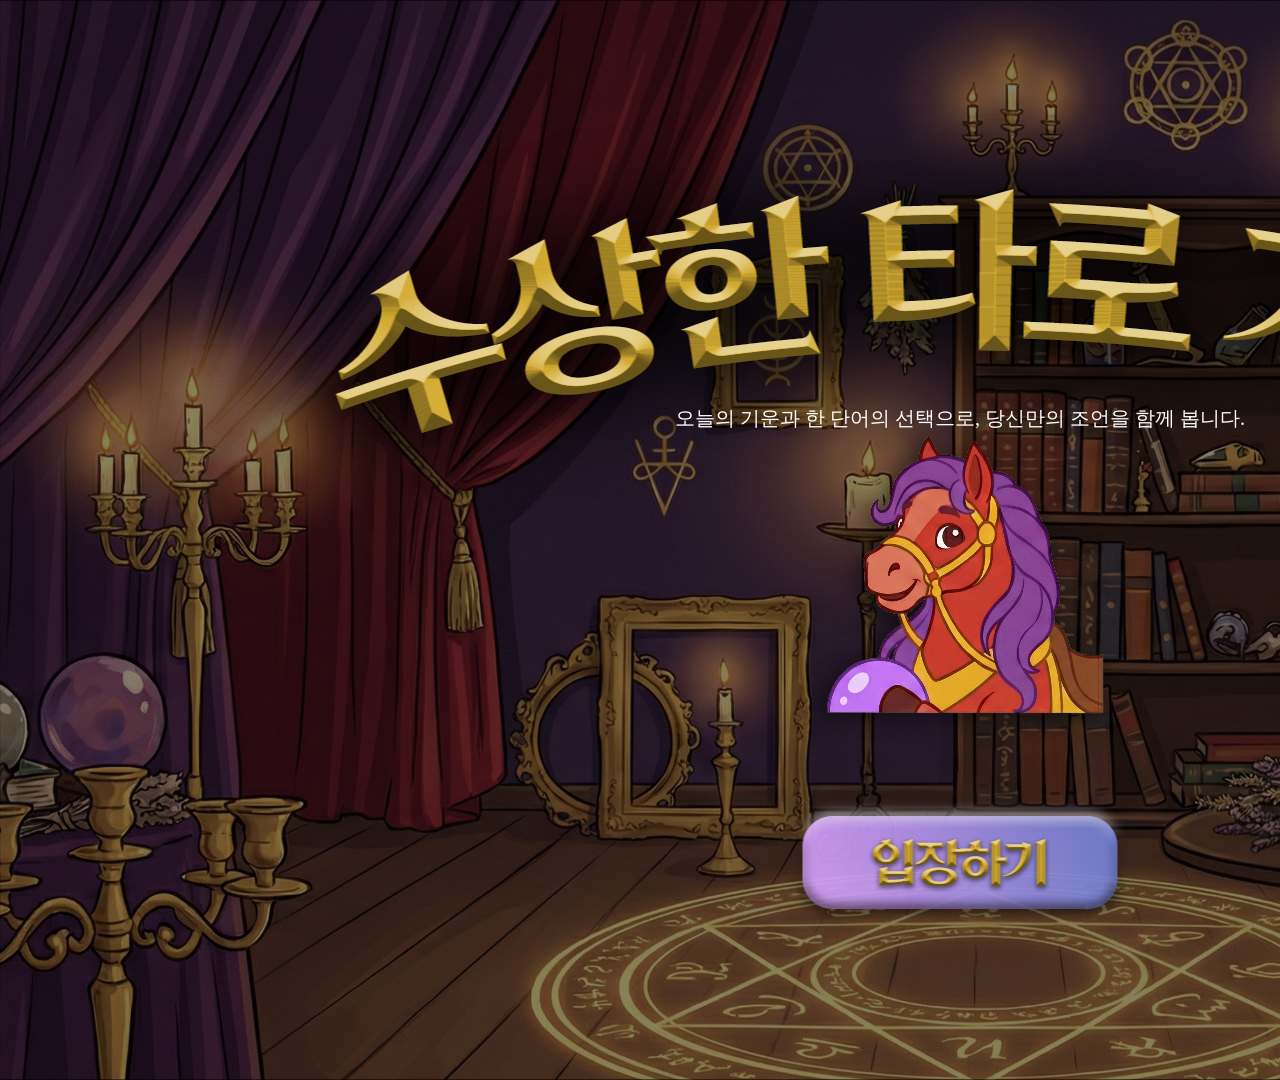
==== prototype_윤지/index.html @ da817507 "프로토타입_코드 수정" ====
<!DOCTYPE html>
<html lang="en">

<head>
  <meta charset="utf-8" />
  <meta name="viewport" content="width=device-width, initial-scale=1.0">

  <title>Sketch</title>

  <link rel="stylesheet" type="text/css" href="style.css">

  <script src="libraries/p5.min.js"></script>
  <script src="libraries/p5.sound.min.js"></script>
</head>

<body>
  <script src="sketch.js"></script>
</body>

</html>
---- prototype_윤지/style.css ----
html, body {
  margin: 0;
  padding: 0;
}

canvas {
  display: block;
}
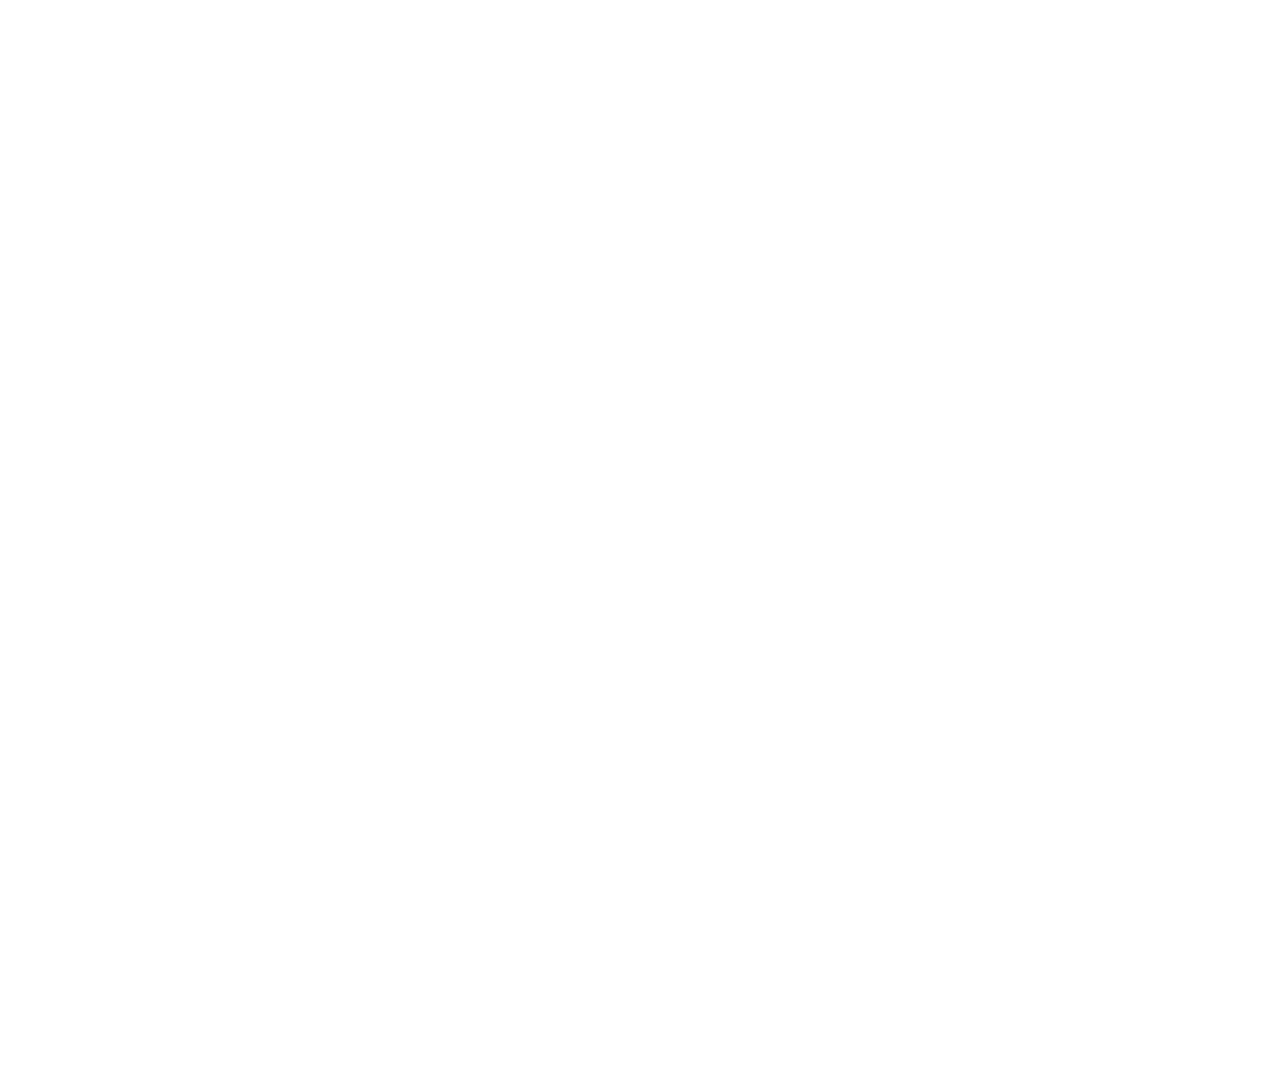
==== commit 12f25790: "QR 수정" ====
--- a/prototype_윤지/index.html
+++ b/prototype_윤지/index.html
@@ -11,10 +11,14 @@
 
   <script src="libraries/p5.min.js"></script>
   <script src="libraries/p5.sound.min.js"></script>
+  <script src="https://cdn.jsdelivr.net/npm/@supabase/supabase-js@2"></script>
+  <script src="https://cdn.jsdelivr.net/npm/qrcode-generator@1.4.4/qrcode.min.js"></script>
+
+
 </head>
 
 <body>
   <script src="sketch.js"></script>
 </body>
 
-</html>+</html> 
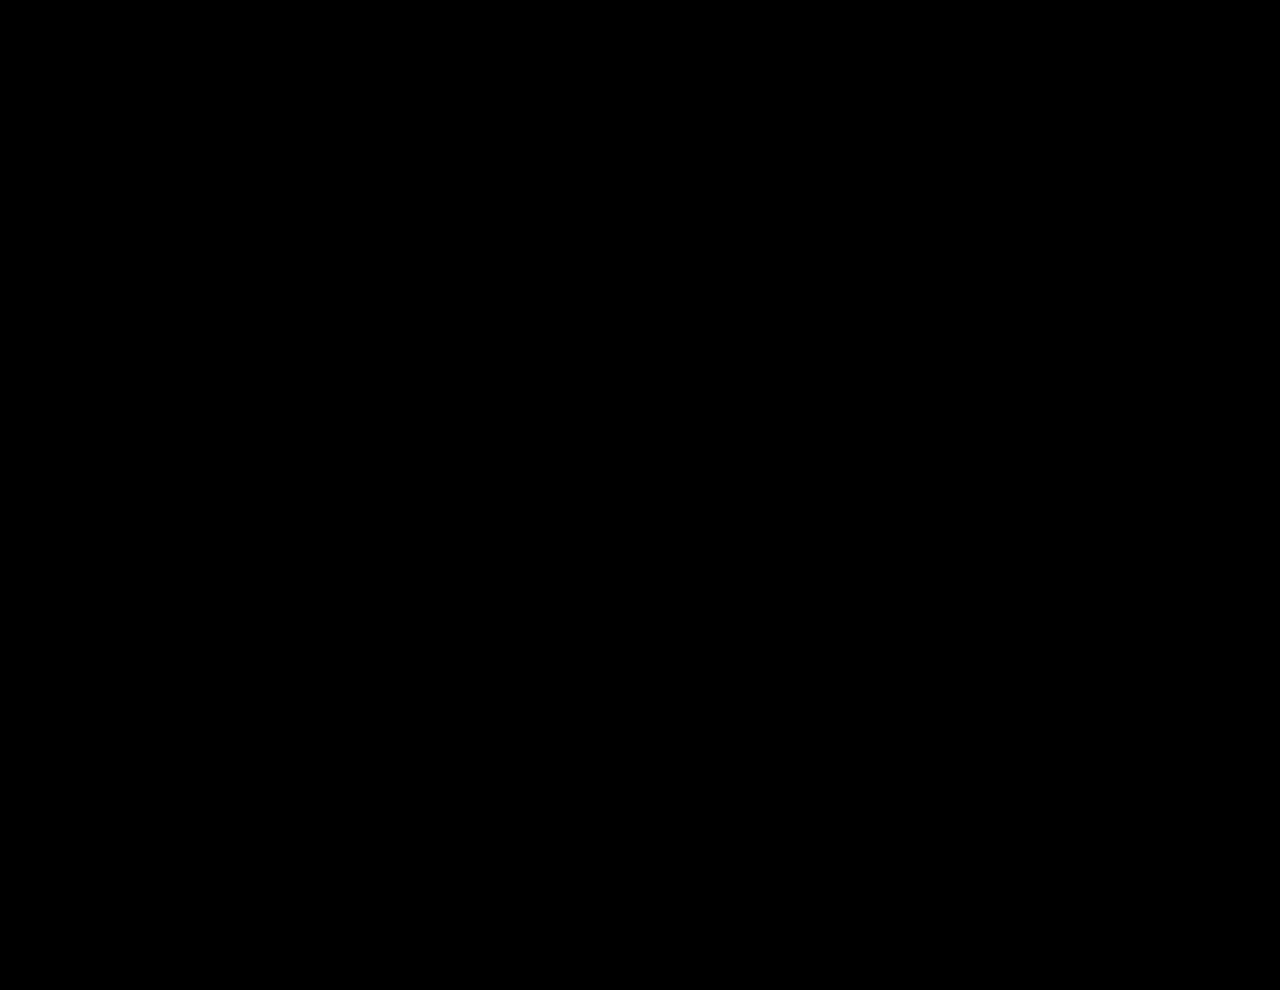
==== commit 75cfb44a: "html and css" ====
--- a/prototype_윤지/index.html
+++ b/prototype_윤지/index.html
@@ -1,24 +1,22 @@
 <!DOCTYPE html>
-<html lang="en">
-
+<html lang="ko">
 <head>
   <meta charset="utf-8" />
-  <meta name="viewport" content="width=device-width, initial-scale=1.0">
+  <meta name="viewport" content="width=device-width, initial-scale=1.0" />
 
-  <title>Sketch</title>
+  <title>수상한 타로 가게</title>
 
-  <link rel="stylesheet" type="text/css" href="style.css">
+  <link rel="stylesheet" type="text/css" href="style.css" />
 
   <script src="libraries/p5.min.js"></script>
   <script src="libraries/p5.sound.min.js"></script>
   <script src="https://cdn.jsdelivr.net/npm/@supabase/supabase-js@2"></script>
   <script src="https://cdn.jsdelivr.net/npm/qrcode-generator@1.4.4/qrcode.min.js"></script>
-
-
 </head>
 
 <body>
+  <main id="stage"></main>
+
   <script src="sketch.js"></script>
 </body>
-
-</html> +</html>
--- a/prototype_윤지/style.css
+++ b/prototype_윤지/style.css
@@ -1,8 +1,27 @@
 html, body {
+  height: 100%;
   margin: 0;
-  padding: 0;
+  background: #000; /* 배경 취향대로 */
 }
 
-canvas {
+#stage {
+  height: 100vh;
+  width: 100vw;
+
+  display: flex;
+  align-items: center;
+  justify-content: center;
+}
+
+#stage canvas {
   display: block;
+  transform-origin: center center;
+
+  width: 80vmin; 
+  height: auto;
+
+  width: min(80vw, calc(80vh * (16 / 9)));
+  height: auto;
+ border-radius: 12px; 
+ box-shadow: 0 10px 40px rgba(0,0,0,0.45); 
 }
